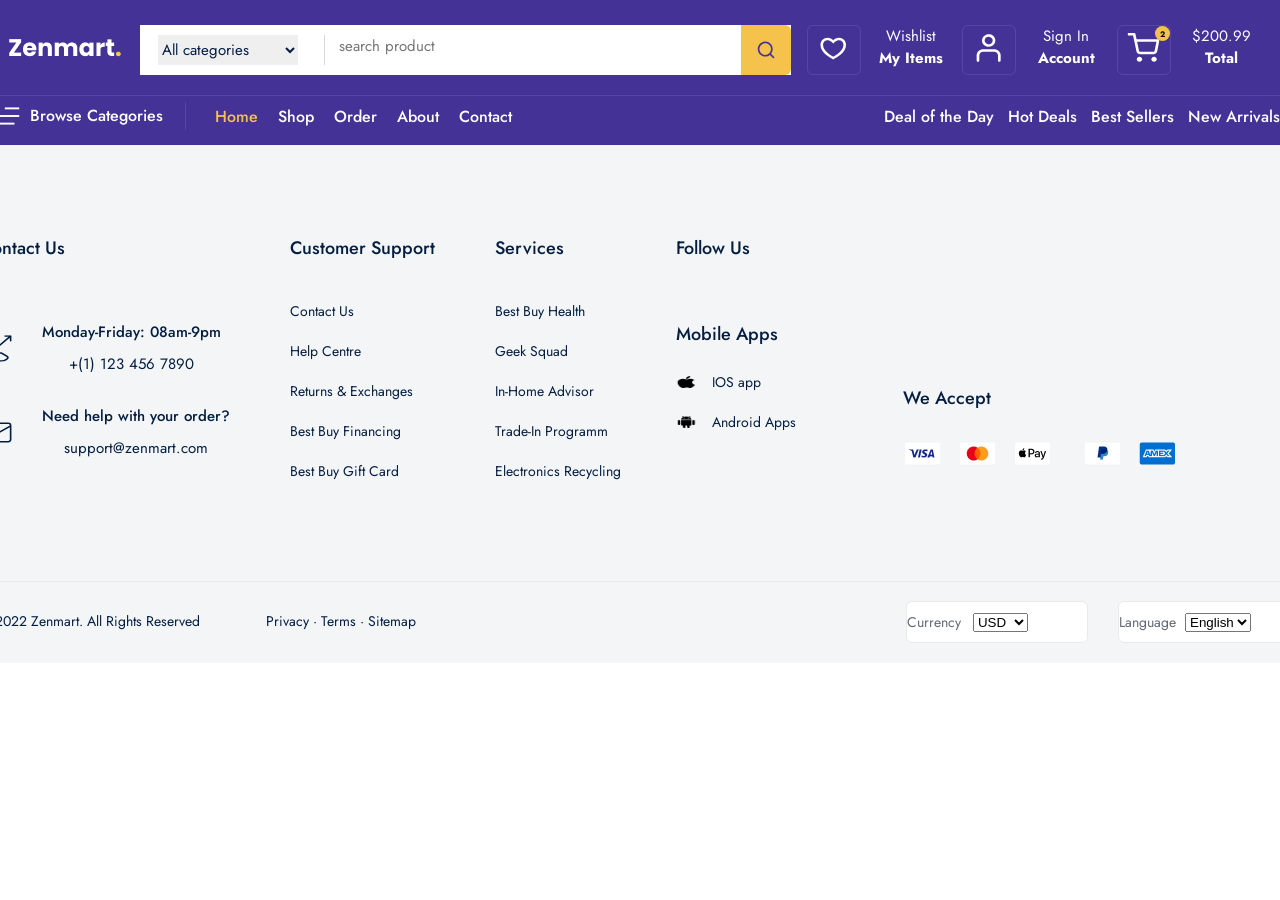
==== product/allprodoct.html @ bf3b0b8c "feat:all product section" ====
<!doctype html>
<html lang="en">
  <head>
    <meta charset="UTF-8" />
    <meta name="viewport" content="width=device-width, initial-scale=1.0" />
    <link rel="preconnect" href="https://fonts.googleapis.com" />
    <link rel="preconnect" href="https://fonts.gstatic.com" crossorigin />
    <link
      href="https://fonts.googleapis.com/css2?family=Jost:ital,wght@0,100..900;1,100..900&display=swap"
      rel="stylesheet"
    />
    <link rel="stylesheet" href="/public/css/command.css" />
    <link rel="stylesheet" href="../public/css/allproduct.css" />

    <link
      rel="stylesheet"
      href="https://cdnjs.cloudflare.com/ajax/libs/font-awesome/7.0.1/css/all.min.css"
      integrity="sha512-2SwdPD6INVrV/lHTZbO2nodKhrnDdJK9/kg2XD1r9uGqPo1cUbujc+IYdlYdEErWNu69gVcYgdxlmVmzTWnetw=="
      crossorigin="anonymous"
      referrerpolicy="no-referrer"
    />
    <title>Zenmart</title>
  </head>
  <body>
    <div class="navbar_frame">
      <div class="container">
        <div class="navbar_top">
          <a href="index.html">
            <img src="../public/images/icons/logo.png" alt="logo" />
          </a>
          <div class="nav_search_frame">
            <div class="search_box">
              <div class="category_list">
                <select name="all categories" id="all">
                  <option value="all" selected>All categories</option>
                  <option value="computer">computer</option>
                  <option value="phone">phone</option>
                  <option value="headset">headset</option>
                </select>
              </div>
              <input
                type="search"
                name="search"
                id="search"
                placeholder="search product"
              />
            </div>
            <div class="search_icon_box">
              <img src="../public/images/icons/search.svg" alt="" />
            </div>
          </div>
          <div class="navbar_top_menu">
            <div class="top_menu_box">
              <div class="box_icon_box">
                <a href="/order/cart.html"
                  ><img src="../public/images/icons/heart.svg" alt="icon"
                /></a>
              </div>
              <div class="box_info_box">
                <span>Wishlist</span>
                <strong>My Items</strong>
              </div>
            </div>
            <div class="top_menu_box">
              <div class="box_icon_box">
                <a href="../other/login.html"
                  ><img src="/public/images/icons/profile.svg" alt="icon"
                /></a>
              </div>
              <div class="box_info_box">
                <span>Sign In</span>
                <strong>Account</strong>
              </div>
            </div>
            <div class="top_menu_box">
              <div class="box_icon_box">
                <div class="basket_count">2</div>
                <a href="order/cart.html"
                  ><img
                    src="../public/images/icons/shopping-cart.svg"
                    alt="icon"
                /></a>
              </div>
              <div class="box_info_box">
                <span>$200.99</span>
                <strong>Total</strong>
              </div>
            </div>
          </div>
          <div class="navbar_bott"></div>
        </div>
        <div class="navbar_bott">
          <div class="navbar_bott_menu_box">
            <div class="browse_box">
              <img src="../public/images/icons/browse.svg" alt="" />
              <span>Browse Categories</span>
            </div>
            <div class="navbar_route_menu">
              <a href="index.html" class="title">Home</a>
              <a href="../product/allprodoct.html">Shop</a>
              <a href="../order/cart.html">Order</a>
              <a href="../other/about.html">About</a>
              <a href="../other/contact.html">Contact</a>
            </div>
            <div class="sorting_menu">
              <span>Deal of the Day</span>
              <span>Hot Deals</span>
              <span> Best Sellers</span>
              <span>New Arrivals</span>
            </div>
          </div>
        </div>
      </div>
    </div>

    <div class="footer_frame">
      <div class="container">
        <div class="footer_top">
          <div class="footer_contact">
            <span class="footer_title"> Contact Us</span>
            <div class="footer_contact_main">
              <img src="../public/images/icons/phone-call.svg" alt="" />
              <div>
                <strong> Monday-Friday: 08am-9pm </strong>
                <span>+(1) 123 456 7890</span>
              </div>
            </div>
            <div class="footer_contact_main">
              <img src="../public/images/icons/email.svg" alt="" />
              <div>
                <strong> Need help with your order? </strong>
                <span>support@zenmart.com</span>
              </div>
            </div>
          </div>

          <div class="footer_support">
            <span class="footer_title">Customer Support</span>
            <a href="">Contact Us</a>
            <a href="">Help Centre</a>
            <a href=""> Returns & Exchanges</a>
            <a href="">Best Buy Financing</a>
            <a href="">Best Buy Gift Card</a>
          </div>
          <div class="footer_support">
            <span class="footer_title">Services</span>
            <a href="">best buy health</a>
            <a href="">geek squad</a>
            <a href=""> in-home advisor</a>
            <a href="">trade-in programm</a>
            <a href="">electronics recycling</a>
          </div>

          <div class="footer_media_box">
            <div class="footer_media_main">
              <span class="footer_title"> Follow Us</span>
              <div class="media_box">
                <i class="fa-brands fa-facebook-f"></i>
                <i class="fa-brands fa-twitter"></i>
                <i class="fa-brands fa-instagram"></i>
                <i class="fa-brands fa-linkedin-in"></i>
              </div>
            </div>
            <div class="footer_mobile_media">
              <span class="footer_title">Mobile Apps</span>
              <div class="mobile_media">
                <img src="../public/images/icons/apple_icon.png" alt="" />
                <span>IOS app</span>
              </div>
              <div class="mobile_media">
                <img src="../public/images/icons/android_icon.png" alt="" />
                <span>Android Apps</span>
              </div>
            </div>
          </div>
          <div class="footer_cart_media">
            <span class="footer_title">We Accept</span>
            <div class="cart_box">
              <img src="../public/images/icons/visa.png" alt="" />
              <img src="../public/images/icons/master_card.png" alt="" />
              <img src="../public/images/icons/apple_pay.png" alt="" />
              <img src="public/images/icons/dicvover.png" alt="" />
              <img src="../public/images/icons/paypal.png" alt="" />
              <img src="../public/images/icons/amex.png" alt="" />
            </div>
          </div>
        </div>

        <div class="footer_bottom">
          <div class="footer_main">
            <div class="footer-left">
              <span>© 2022 Zenmart. All Rights Reserved</span>
              <span>Privacy · Terms · Sitemap</span>
            </div>
            <div class="footer-right">
              <div class="select">
                <span>Currency</span>
                <select name="" id="">
                  <option value="" selected>USD</option>
                  <option value="">UZS</option>
                  <option value="">WON</option>
                </select>
              </div>
              <div class="select">
                <span>Language</span>
                <select name="" id="">
                  <option value="" selected>English</option>
                  <option value="">Uzbek</option>
                  <option value="">Korean</option>
                </select>
              </div>
            </div>
          </div>
        </div>
      </div>
    </div>
  </body>
</html>
---- public/css/command.css ----
html,
body {
  margin: 0 auto;
  padding: 0;
}

a {
  text-decoration: none;
}

.container {
  position: relative;
  width: 1320px;
  height: auto;
  display: flex;
  justify-content: center;
}

.navbar_frame {
  position: relative;
  width: 100%;
  height: 145px;
  display: flex;
  flex-direction: row;
  justify-content: center;
  background: rgba(68, 50, 151, 1);
}

.navbar_frame .container {
  position: relative;
  width: 1320px;
  height: auto;
  display: flex;
  padding: 20px 0 14px;
  flex-direction: column;
}

.navbar_frame .container .navbar_top {
  width: 100%;
  height: 50px;
  display: flex;
  flex-direction: row;
  justify-content: space-around;
  align-items: center;
}

.navbar_frame .navbar_top .nav_search_frame {
  width: 651px;
  height: 50px;
  background-color: rgba(255, 255, 255, 1);
  display: flex;
  flex-direction: row;
  align-items: center;
  justify-content: space-around;
}

.navbar_frame .nav_search_frame .search_box {
  display: flex;
  flex-direction: row;
  padding: 10px 17px;
}
.navbar_frame .search_box .category_list {
  width: 166px;
  height: 30px;
  color: rgba(4, 30, 66, 1);

  border-right: solid 1px rgba(214, 214, 214, 1);
}
.navbar_frame .category_list select {
  border: none;
  width: 140px;
  height: 30px;
  color: rgba(4, 30, 66, 1);

  font-family: Jost;
  font-style: Regular;
  font-size: 15px;
  font-weight: 400;

  outline: none;
}
.navbar_frame .search_box input {
  /* Search products… */

  width: 387px;
  height: 22px;
  margin-left: 12px;
  color: rgba(98, 105, 116, 1);
  border: none;
  outline: none;
  font-family: Jost;
  font-style: Regular;
  font-size: 15px;
  font-weight: 400;
  border-radius: 6px;
  background: rgba(255, 255, 255, 1);
}

.navbar_frame .nav_search_frame .search_icon_box {
  width: 50px;
  height: 50px;
  border-radius: 0px 6px 6px 0px;
  background: rgba(245, 195, 75, 1);
  display: flex;
  justify-content: center;
  flex-direction: row;
  align-items: center;
}
.navbar_frame .navbar_top_menu {
  width: 450px;
  height: 50px;
  display: flex;
  flex-direction: row;
  justify-content: space-between;
}
.navbar_top_menu .top_menu_box {
  width: 140px;
  height: 50px;
  display: flex;
  flex-direction: row;
}
.navbar_frame .top_menu_box .box_icon_box {
  position: relative;
  display: flex;
  justify-content: center;
  align-items: center;

  width: 54px;
  height: 50px;
  box-sizing: border-box;
  border: 1px solid rgba(255, 255, 255, 0.1);
  border-radius: 6px;
}
.navbar_frame .box_icon_box img {
  width: 35px;
  height: 30px;
}
.navbar_frame .top_menu_box .box_info_box {
  width: 69px;
  height: 43px;
  margin-left: 16px;
  display: flex;
  flex-direction: column;
  justify-content: center;
  align-items: center;
  color: rgba(255, 255, 255, 1);

  font-family: Jost;
  font-style: Regular;
  font-size: 15px;
  font-weight: 400;
  line-height: 22px;
  letter-spacing: 0%;
  text-align: left;
}
.navbar_frame .box_icon_box .basket_count {
  top: 0%;
  right: 0%;
  position: absolute;
  width: 15px;
  height: 15px;
  border-radius: 50%;
  background-color: rgba(245, 195, 75, 1);
  font-family: jost;
  font-style: Bold;
  font-size: 8px;
  font-weight: 700;
  text-align: left;
  display: flex;
  justify-content: center;
  align-items: center;
}

.navbar_frame .navbar_bott {
  border-top: solid 1px #5747a2;
  margin-top: 20px;
}
.navbar_frame .navbar_bott .navbar_bott_menu_box {
  margin-top: 10px;
  height: 20px;
  display: flex;
  flex-direction: row;
  align-items: center;
  justify-content: space-between;
}
.navbar_frame .navbar_bott_menu_box .browse_box {
  width: 185px;
  display: flex;
  flex-direction: row;
  align-items: center;
  border-right: solid 1px #5747a2;
}
.navbar_frame .browse_box span {
  width: 133px;
  height: 28px;
  color: rgba(255, 255, 255, 1);
  padding-left: 10px;
  font-family: Jost;
  font-style: Medium;
  font-size: 16px;
  font-weight: 500;
  line-height: 28px;
  letter-spacing: 0%;
  text-align: left;
}
.navbar_frame .browse_box img {
  width: 20px;
  height: 18px;
}

.navbar_frame .navbar_bott .navbar_route_menu {
  display: flex;
  flex-direction: row;
  width: 650px;
}
.navbar_frame .navbar_route_menu a {
  padding-left: 10px;
  margin-right: 10px;
  font-family: Jost;
  font-style: Medium;
  font-size: 16px;
  font-weight: 500;

  text-align: left;
  color: white;
}
.navbar_frame .navbar_route_menu a.title {
  color: rgba(245, 195, 75, 1);
}
.navbar_frame .navbar_bott .sorting_menu span {
  color: rgba(255, 255, 255, 1);
  margin-left: 10px;
  font-family: Jost;
  font-style: Medium;
  font-size: 16px;
  font-weight: 500;
}
/* FOOTER */
.footer_frame {
  position: relative;
  width: 100%;
  height: auto;
  display: flex;
  flex-direction: row;
  justify-content: center;
  background: rgba(243, 245, 246, 1);
  padding: 90px 0 20px;
}

.footer_frame .container {
  flex-direction: column;
}
.footer_title {
  /* Contact Us */
  margin-bottom: 30px;
  height: 26px;
  color: rgba(4, 30, 66, 1);

  font-family: Jost;
  font-style: Medium;
  font-size: 18px;
  font-weight: 500;
  line-height: 26px;
  letter-spacing: 0%;
  text-align: left;
}

.container .footer_top {
  width: 100%;
  height: auto;
  display: flex;
  flex-direction: row;
}

.footer_contact {
  display: flex;
  position: relative;
  flex-direction: column;
}

.footer_contact .footer_contact_main {
  display: flex;
  flex-direction: row;
  align-items: center;
  margin-top: 30px;
}

.footer_contact_main div {
  display: flex;
  flex-direction: column;
  margin-left: 30px;
  justify-content: center;
  align-items: center;
}
.footer_contact_main div strong {
  color: rgba(4, 30, 66, 1);

  font-family: Jost;
  font-style: Medium;
  font-size: 15px;
  font-weight: 500;
  line-height: 22px;
  letter-spacing: 0%;
  text-align: left;
}
.footer_contact_main div span {
  color: rgba(4, 30, 66, 1);
  margin-top: 10px;
  font-family: Jost;
  font-style: Regular;
  font-size: 15px;
  font-weight: 400;
  line-height: 22px;
  letter-spacing: 0%;
  text-align: left;
}
.footer_contact_main img {
  /* Vector */
  width: 32px;
  height: 27px;
  justify-content: center;
  align-items: center;
}
.footer_support {
  display: flex;
  flex-direction: column;
  margin-left: 60px;
}
.footer_support a {
  color: rgba(4, 30, 66, 1);
  text-transform: capitalize;
  font-family: Jost;
  font-style: Regular;
  font-size: 14px;
  font-weight: 400;
  line-height: 40px;
  letter-spacing: 0%;
  text-align: left;
}
.footer_media_box {
  margin-left: 55px;
  display: flex;
  flex-direction: column;
}

.footer_media_box .footer_media_main {
  display: flex;
  flex-direction: column;
}
.footer_media_box .footer_media_main .media_box {
  width: 154px;
  display: flex;
  flex-direction: row;
  justify-content: space-between;
}

.footer_mobile_media {
  margin-top: 30px;
  display: flex;
  flex-direction: column;
}
.footer_mobile_media .mobile_media {
  display: flex;
  flex-direction: row;
  align-items: center;
}
.mobile_media span {
  margin-left: 15px;
  color: rgba(4, 30, 66, 1);

  font-family: Jost;
  font-style: Regular;
  font-size: 14px;
  font-weight: 400;
  line-height: 40px;
  letter-spacing: 0%;
  text-align: left;
}
.mobile_media img {
  width: 20.74px;
  height: 12.26px;
}
.footer_mobile_media .footer_title {
  margin-bottom: 15px;
}
.footer_cart_media {
  margin-top: 150px;
  margin-left: 73px;
  display: flex;
  flex-direction: column;
}
.footer_cart_media .cart_box {
  width: 273px;

  display: flex;
  flex-direction: row;
  justify-content: space-between;
}

.container .footer_bottom {
  margin-top: 90px;
  width: 100%;
  height: 61px;
  display: flex;
  flex-direction: row;
  align-items: flex-end;
  border-top: 1px solid #eaeaea;
}

.footer_bottom .footer_main {
  width: 100%;
  height: auto;
  display: flex;
  flex-direction: row;
}

.footer_main .footer-left {
  width: 940px;
  height: auto;
  display: flex;
  flex-direction: row;
}

.footer_main .footer-left span {
  color: rgba(4, 30, 66, 1);

  font-family: Jost;
  font-style: Regular;
  font-size: 14px;
  font-weight: 400;
  line-height: 40px;
  letter-spacing: 0%;
  text-align: left;
  margin-right: 66px;
}
.footer_main .footer-right {
  width: 400px;
  height: auto;

  display: flex;
  flex-direction: row;
  justify-content: space-between;
}
.footer-right .select {
  width: 180px;
  height: 40px;
  display: flex;
  flex-direction: row;
  align-items: center;
  background: #fff;
  border: 1px solid #eaeaea;
  border-radius: 6px;
}
.footer-right .select span {
  color: rgba(98, 105, 116, 1);
  width: 54px;
  height: 18px;
  display: flex;
  flex-direction: row;
  align-items: center;
  margin-right: 12px;
  font-family: Jost;
  font-style: Regular;
  font-size: 14px;
  font-weight: 400;
  line-height: 40px;
  letter-spacing: 0%;
  text-align: left;
}
.footer-right .select option {
  width: 33.67px;
  height: 40px;
  color: rgb(78, 110, 156);
  font-family: Jost;
  font-style: Regular;
  font-size: 14px;
  font-weight: 400;
  line-height: 40px;
  letter-spacing: 0%;
  text-align: left;
}
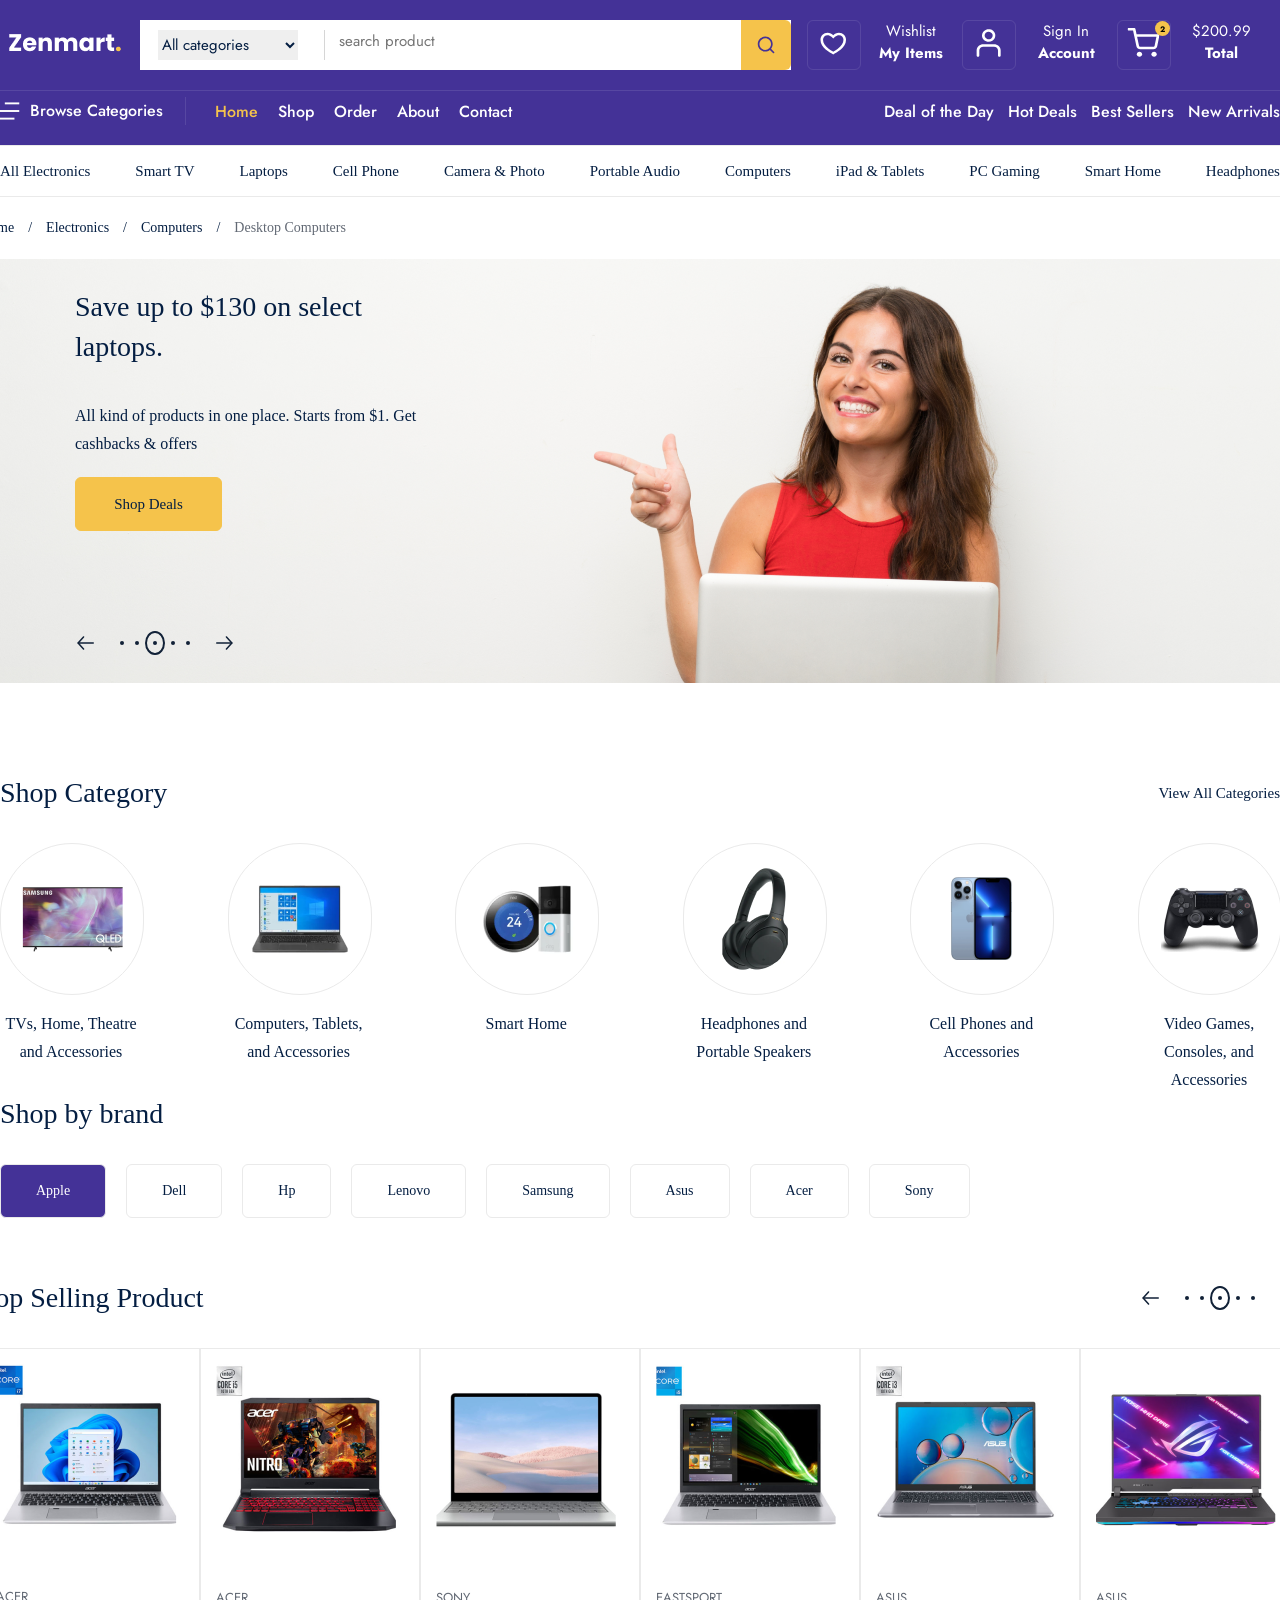
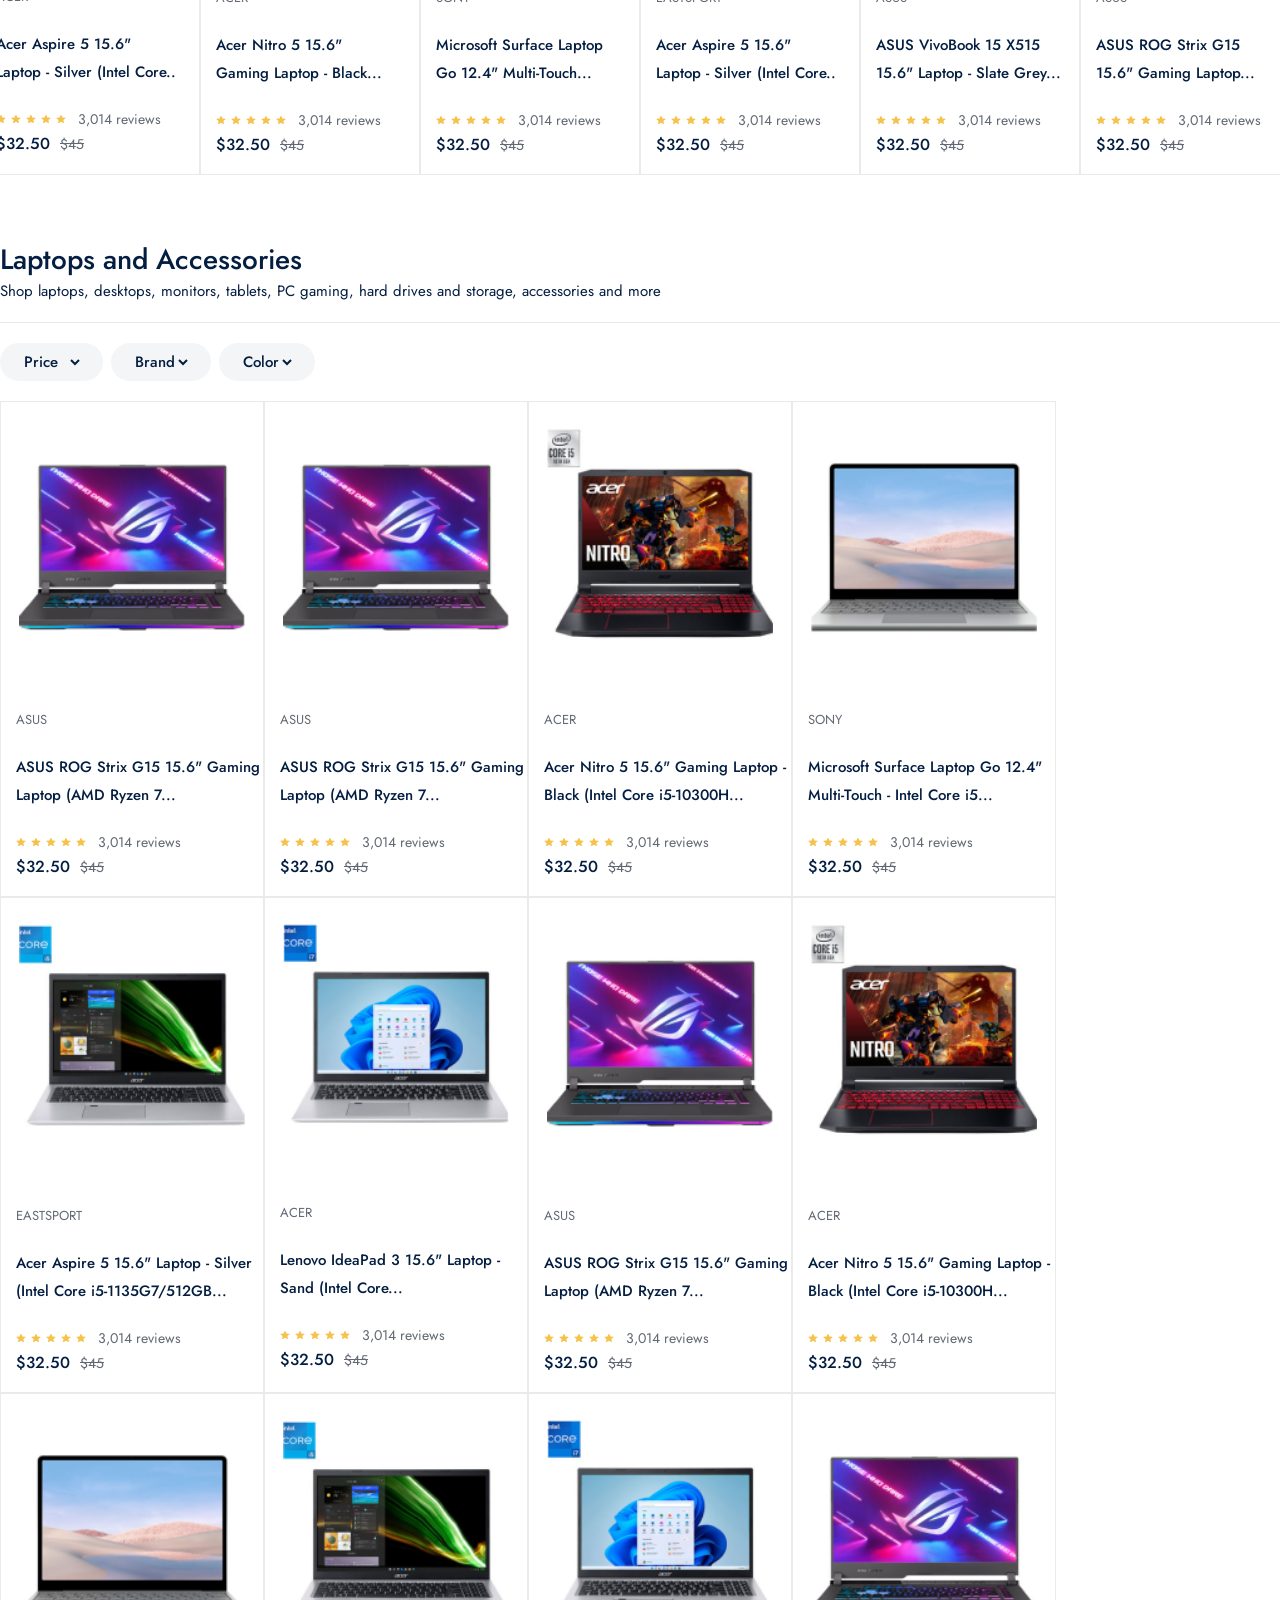
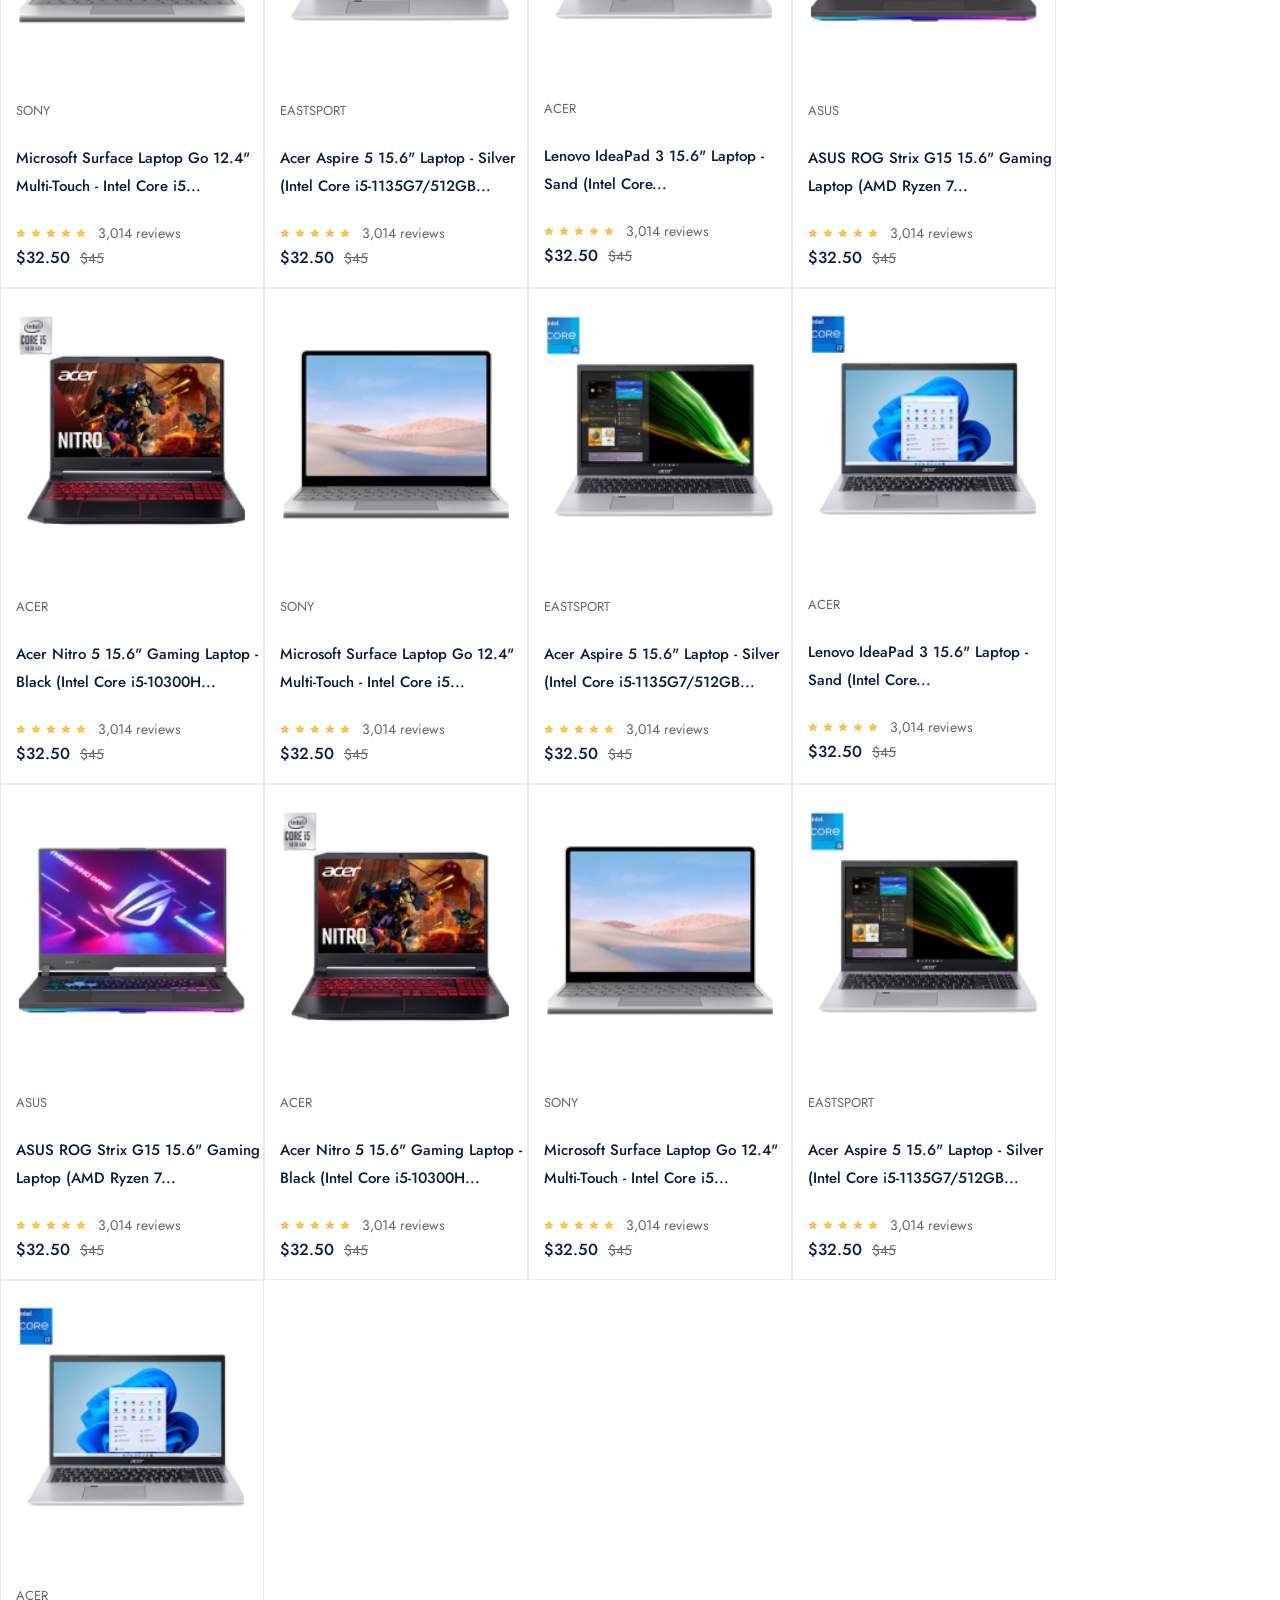
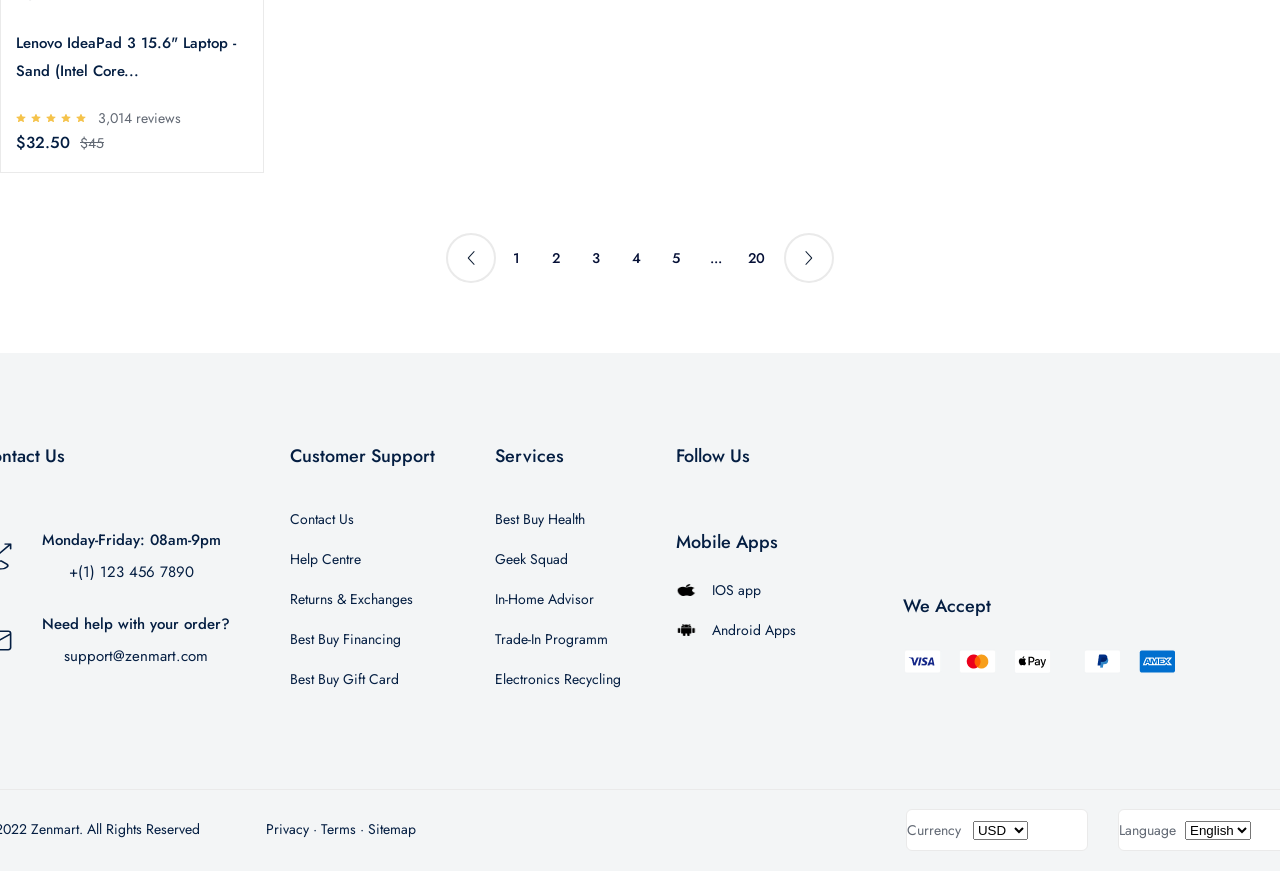
==== commit 315d488b: "feat:product complete" ====
--- a/product/allprodoct.html
+++ b/product/allprodoct.html
@@ -112,7 +112,1154 @@
         </div>
       </div>
     </div>
-
+    <!-- SHOP FRAME -->
+    <div class="shop_page">
+      <div class="category_top_frame">
+        <div class="container">
+          <div>All Electronics</div>
+          <div>Smart TV</div>
+          <div>Laptops</div>
+          <div>Cell Phone</div>
+          <div>Camera & Photo</div>
+          <div>Portable Audio</div>
+          <div>Computers</div>
+          <div>iPad & Tablets</div>
+          <div>PC Gaming</div>
+          <div>Smart Home</div>
+          <div>Headphones</div>
+        </div>
+      </div>
+      <div class="page_router">
+        <span>Home</span>
+        <span class="drop">/</span>
+        <span>Electronics</span>
+        <span class="drop">/</span>
+        <span>Computers</span>
+        <span class="drop">/</span>
+        <span class="active">Desktop Computers</span>
+      </div>
+      <div class="header_frame">
+        <div class="container">
+          <div class="header_content">
+            <span>Save up to $130 on select laptops.</span>
+            <p>
+              All kind of products in one place. Starts from $1. Get cashbacks &
+              offers
+            </p>
+            <a href="">Shop Deals</a>
+            <div class="product_pagination_box">
+              <div class="product_pagination_main">
+                <img src="../public/images/icons/arrow-prev_next.svg" alt="" />
+                <div class="pagination_dot">
+                  <div class="dot">
+                    <div></div>
+                  </div>
+                  <div class="dot">
+                    <div></div>
+                  </div>
+                  <div class="dot active">
+                    <div></div>
+                  </div>
+                  <div class="dot">
+                    <div></div>
+                  </div>
+                  <div class="dot">
+                    <div></div>
+                  </div>
+                </div>
+                <img
+                  src="../public/images/icons/arrow-prev_next.svg"
+                  alt=""
+                  style="transform: scaleX(-1)"
+                />
+              </div>
+            </div>
+          </div>
+        </div>
+      </div>
+      <div class="shop_category_frame">
+        <div class="container">
+          <div class="category_top">
+            <span>Shop Category</span>
+            <a href="../product/all.html">View All Categories</a>
+          </div>
+          <div class="category_wrapper">
+            <div class="category_box">
+              <div class="category_img_box">
+                <img src="../public/images/category/tv.png" alt="" />
+              </div>
+              <span>TVs, Home, Theatre and Accessories</span>
+            </div>
+            <div class="category_box">
+              <div class="category_img_box">
+                <img src="../public/images/category/computer.png" alt="" />
+              </div>
+              <span>Computers, Tablets, and Accessories</span>
+            </div>
+            <div class="category_box">
+              <div class="category_img_box">
+                <img src="../public/images/category/smart.png" alt="" />
+              </div>
+              <span>Smart Home</span>
+            </div>
+            <div class="category_box">
+              <div class="category_img_box">
+                <img src="../public/images/category/headphone.png" alt="" />
+              </div>
+              <span>Headphones and Portable Speakers</span>
+            </div>
+            <div class="category_box">
+              <div class="category_img_box">
+                <img src="../public/images/category/phone.png" alt="" />
+              </div>
+              <span>Cell Phones and Accessories</span>
+            </div>
+            <div class="category_box">
+              <div class="category_img_box">
+                <img src="../public/images/category/game.png" alt="" />
+              </div>
+              <span>Video Games, Consoles, and Accessories</span>
+            </div>
+          </div>
+        </div>
+      </div>
+      <div class="brands_frame">
+        <div class="container">
+          <span class="spec_title">Shop by brand</span>
+          <div class="brands_wrapper">
+            <div class="brand_box active">Apple</div>
+            <div class="brand_box">Dell</div>
+            <div class="brand_box">Hp</div>
+            <div class="brand_box">Lenovo</div>
+            <div class="brand_box">Samsung</div>
+            <div class="brand_box">Asus</div>
+            <div class="brand_box">Acer</div>
+            <div class="brand_box">Sony</div>
+          </div>
+        </div>
+      </div>
+      <div class="selling_product_frame">
+        <div class="container">
+          <div class="category_top">
+            <span>Top Selling Product</span>
+            <div class="product_pagination_box" style="margin-top: 0px">
+              <div class="product_pagination_main">
+                <img src="../public/images/icons/arrow-prev_next.svg" alt="" />
+                <div class="pagination_dot">
+                  <div class="dot">
+                    <div></div>
+                  </div>
+                  <div class="dot">
+                    <div></div>
+                  </div>
+                  <div class="dot active">
+                    <div></div>
+                  </div>
+                  <div class="dot">
+                    <div></div>
+                  </div>
+                  <div class="dot">
+                    <div></div>
+                  </div>
+                </div>
+                <img
+                  src="../public/images/icons/arrow-prev_next.svg"
+                  alt=""
+                  style="transform: scaleX(-1)"
+                />
+              </div>
+            </div>
+          </div>
+          <div class="selling_product_wrapper">
+            <div class="product_info">
+              <a href="../product/choosenProduct.html">
+                <img
+                  src="../public/images/products/acer_laptop.png"
+                  alt=""
+                  style="padding: 15px; box-sizing: border-box"
+                />
+              </a>
+              <div class="product_text">
+                <p class="product_title">ACER</p>
+                <a href="../product/choosenProduct.html">
+                  <p class="product_name">
+                    Acer Aspire 5 15.6" <br />Laptop - Silver (Intel Core..
+                  </p>
+                </a>
+
+                <div class="review_box">
+                  <img src="../public/images/icons/review.svg" alt="" />
+                  <img src="../public/images/icons/review.svg" alt="" />
+                  <img src="../public/images/icons/review.svg" alt="" />
+                  <img src="../public/images/icons/review.svg" alt="" />
+                  <img src="../public/images/icons/review.svg" alt="" />
+                  <p>3,014 reviews</p>
+                </div>
+                <div class="price_box">
+                  <strong>$32.50</strong>
+                  <p>$45</p>
+                </div>
+              </div>
+            </div>
+            <div class="product_info">
+              <a href="../product/choosenProduct.html">
+                <img
+                  src="../public/images/products/nitro_laptop.png"
+                  alt=""
+                  style="padding: 15px; box-sizing: border-box"
+                />
+              </a>
+              <div class="product_text">
+                <p class="product_title">ACER</p>
+                <a href="../product/choosenProduct.html">
+                  <p class="product_name">
+                    Acer Nitro 5 15.6" <br />
+                    Gaming Laptop - Black...
+                  </p>
+                </a>
+
+                <div class="review_box">
+                  <img src="../public/images/icons/review.svg" alt="" />
+                  <img src="../public/images/icons/review.svg" alt="" />
+                  <img src="../public/images/icons/review.svg" alt="" />
+                  <img src="../public/images/icons/review.svg" alt="" />
+                  <img src="../public/images/icons/review.svg" alt="" />
+                  <p>3,014 reviews</p>
+                </div>
+                <div class="price_box">
+                  <strong>$32.50</strong>
+                  <p>$45</p>
+                </div>
+              </div>
+            </div>
+            <div class="product_info">
+              <a href="../product/choosenProduct.html">
+                <img
+                  src="../public/images/products/sony_laptop.png"
+                  alt=""
+                  style="padding: 15px; box-sizing: border-box"
+                />
+              </a>
+              <div class="product_text">
+                <p class="product_title">SONY</p>
+                <a href="../product/choosenProduct.html">
+                  <p class="product_name">
+                    Microsoft Surface Laptop <br />
+                    Go 12.4" Multi-Touch...
+                  </p>
+                </a>
+
+                <div class="review_box">
+                  <img src="../public/images/icons/review.svg" alt="" />
+                  <img src="../public/images/icons/review.svg" alt="" />
+                  <img src="../public/images/icons/review.svg" alt="" />
+                  <img src="../public/images/icons/review.svg" alt="" />
+                  <img src="../public/images/icons/review.svg" alt="" />
+                  <p>3,014 reviews</p>
+                </div>
+                <div class="price_box">
+                  <strong>$32.50</strong>
+                  <p>$45</p>
+                </div>
+              </div>
+            </div>
+            <div class="product_info">
+              <a href="../product/choosenProduct.html">
+                <img
+                  src="../public/images/products/acer_silver.png"
+                  alt=""
+                  style="padding: 15px; box-sizing: border-box"
+                />
+              </a>
+              <div class="product_text">
+                <p class="product_title">EASTSPORT</p>
+                <a href="../product/choosenProduct.html">
+                  <p class="product_name">
+                    Acer Aspire 5 15.6" <br />Laptop - Silver (Intel Core..
+                  </p>
+                </a>
+
+                <div class="review_box">
+                  <img src="../public/images/icons/review.svg" alt="" />
+                  <img src="../public/images/icons/review.svg" alt="" />
+                  <img src="../public/images/icons/review.svg" alt="" />
+                  <img src="../public/images/icons/review.svg" alt="" />
+                  <img src="../public/images/icons/review.svg" alt="" />
+                  <p>3,014 reviews</p>
+                </div>
+                <div class="price_box">
+                  <strong>$32.50</strong>
+                  <p>$45</p>
+                </div>
+              </div>
+            </div>
+            <div class="product_info">
+              <a href="../product/choosenProduct.html">
+                <img
+                  src="../public/images/products/asus_laptop.png"
+                  alt=""
+                  style="padding: 15px; box-sizing: border-box"
+                />
+              </a>
+              <div class="product_text">
+                <p class="product_title">ASUS</p>
+                <a href="../product/choosenProduct.html">
+                  <p class="product_name">
+                    ASUS VivoBook 15 X515 15.6" Laptop - Slate Grey...
+                  </p>
+                </a>
+
+                <div class="review_box">
+                  <img src="../public/images/icons/review.svg" alt="" />
+                  <img src="../public/images/icons/review.svg" alt="" />
+                  <img src="../public/images/icons/review.svg" alt="" />
+                  <img src="../public/images/icons/review.svg" alt="" />
+                  <img src="../public/images/icons/review.svg" alt="" />
+                  <p>3,014 reviews</p>
+                </div>
+                <div class="price_box">
+                  <strong>$32.50</strong>
+                  <p>$45</p>
+                </div>
+              </div>
+            </div>
+            <div class="product_info">
+              <a href="../product/choosenProduct.html">
+                <img
+                  src="../public/images/products/rolex_laptop.png"
+                  alt=""
+                  style="padding: 15px; box-sizing: border-box"
+                />
+              </a>
+              <div class="product_text">
+                <p class="product_title">ASUS</p>
+                <a href="../product/choosenProduct.html">
+                  <p class="product_name">
+                    ASUS ROG Strix G15 <br />
+                    15.6" Gaming Laptop...
+                  </p>
+                </a>
+
+                <div class="review_box">
+                  <img src="../public/images/icons/review.svg" alt="" />
+                  <img src="../public/images/icons/review.svg" alt="" />
+                  <img src="../public/images/icons/review.svg" alt="" />
+                  <img src="../public/images/icons/review.svg" alt="" />
+                  <img src="../public/images/icons/review.svg" alt="" />
+                  <p>3,014 reviews</p>
+                </div>
+                <div class="price_box">
+                  <strong>$32.50</strong>
+                  <p>$45</p>
+                </div>
+              </div>
+            </div>
+          </div>
+        </div>
+      </div>
+      <div class="laptops_accessories_frame">
+        <div class="container">
+          <div class="laptops_accessories_title">
+            <strong>Laptops and Accessories</strong>
+            <span
+              >Shop laptops, desktops, monitors, tablets, PC gaming, hard drives
+              and storage, accessories and more</span
+            >
+          </div>
+          <div class="select_boxes">
+            <div class="select_box">
+              <select name="" id="">
+                <option value="" selected disabled>Price</option>
+                <option value="">$1000</option>
+                <option value="">$500</option>
+              </select>
+            </div>
+            <div class="select_box">
+              <select name="" id="">
+                <option value="" selected disabled>Brand</option>
+                <option value="">Sony</option>
+                <option value="">Apple</option>
+              </select>
+            </div>
+            <div class="select_box">
+              <select name="" id="">
+                <option value="" selected disabled>Color</option>
+                <option value="">Black</option>
+                <option value="">Gray</option>
+              </select>
+            </div>
+          </div>
+          <div class="laptop_product_boxes">
+            <div class="product_info">
+              <a href="../product/choosenProduct.html">
+                <img
+                  src="../public/images/products/rolex_laptop.png"
+                  alt=""
+                  style="
+                    width: 100%;
+                    padding: 25px 18px;
+                    box-sizing: border-box;
+                  "
+                />
+              </a>
+              <div class="product_text" style="margin-left: 18px 18px 0 0">
+                <p class="product_title">ASUS</p>
+                <a href="../product/choosenProduct.html">
+                  <p class="product_name">
+                    ASUS ROG Strix G15 15.6" Gaming Laptop (AMD Ryzen 7...
+                  </p>
+                </a>
+
+                <div class="review_box">
+                  <img src="../public/images/icons/review.svg" alt="" />
+                  <img src="../public/images/icons/review.svg" alt="" />
+                  <img src="../public/images/icons/review.svg" alt="" />
+                  <img src="../public/images/icons/review.svg" alt="" />
+                  <img src="../public/images/icons/review.svg" alt="" />
+                  <p>3,014 reviews</p>
+                </div>
+                <div class="price_box">
+                  <strong>$32.50</strong>
+                  <p>$45</p>
+                </div>
+              </div>
+            </div>
+            <!-- TEST -->
+
+            <div class="product_info">
+              <a href="../product/choosenProduct.html">
+                <img
+                  src="../public/images/products/rolex_laptop.png"
+                  alt=""
+                  style="
+                    width: 100%;
+                    padding: 25px 18px;
+                    box-sizing: border-box;
+                  "
+                />
+              </a>
+              <div class="product_text" style="margin-left: 18px 18px 0 0">
+                <p class="product_title">ASUS</p>
+                <a href="../product/choosenProduct.html">
+                  <p class="product_name">
+                    ASUS ROG Strix G15 15.6" Gaming Laptop (AMD Ryzen 7...
+                  </p>
+                </a>
+
+                <div class="review_box">
+                  <img src="../public/images/icons/review.svg" alt="" />
+                  <img src="../public/images/icons/review.svg" alt="" />
+                  <img src="../public/images/icons/review.svg" alt="" />
+                  <img src="../public/images/icons/review.svg" alt="" />
+                  <img src="../public/images/icons/review.svg" alt="" />
+                  <p>3,014 reviews</p>
+                </div>
+                <div class="price_box">
+                  <strong>$32.50</strong>
+                  <p>$45</p>
+                </div>
+              </div>
+            </div>
+
+            <!-- TEST -->
+            <div class="product_info">
+              <a href="../product/choosenProduct.html">
+                <img
+                  src="../public/images/products/nitro_laptop.png"
+                  alt=""
+                  style="
+                    width: 100%;
+                    padding: 25px 18px;
+                    box-sizing: border-box;
+                  "
+                />
+              </a>
+              <div class="product_text" style="margin-left: 18px 18px 0 0">
+                <p class="product_title">ACER</p>
+                <a href="../product/choosenProduct.html">
+                  <p class="product_name">
+                    Acer Nitro 5 15.6" Gaming Laptop - Black (Intel Core
+                    i5-10300H...
+                  </p>
+                </a>
+
+                <div class="review_box">
+                  <img src="../public/images/icons/review.svg" alt="" />
+                  <img src="../public/images/icons/review.svg" alt="" />
+                  <img src="../public/images/icons/review.svg" alt="" />
+                  <img src="../public/images/icons/review.svg" alt="" />
+                  <img src="../public/images/icons/review.svg" alt="" />
+                  <p>3,014 reviews</p>
+                </div>
+                <div class="price_box">
+                  <strong>$32.50</strong>
+                  <p>$45</p>
+                </div>
+              </div>
+            </div>
+            <div class="product_info">
+              <a href="../product/choosenProduct.html">
+                <img
+                  src="../public/images/products/sony_laptop.png"
+                  alt=""
+                  style="
+                    width: 100%;
+                    padding: 25px 18px;
+                    box-sizing: border-box;
+                  "
+                />
+              </a>
+              <div class="product_text" style="margin-left: 18px 18px 0 0">
+                <p class="product_title">SONY</p>
+                <a href="../product/choosenProduct.html">
+                  <p class="product_name">
+                    Microsoft Surface Laptop Go 12.4" Multi-Touch - Intel Core
+                    i5...
+                  </p>
+                </a>
+
+                <div class="review_box">
+                  <img src="../public/images/icons/review.svg" alt="" />
+                  <img src="../public/images/icons/review.svg" alt="" />
+                  <img src="../public/images/icons/review.svg" alt="" />
+                  <img src="../public/images/icons/review.svg" alt="" />
+                  <img src="../public/images/icons/review.svg" alt="" />
+                  <p>3,014 reviews</p>
+                </div>
+                <div class="price_box">
+                  <strong>$32.50</strong>
+                  <p>$45</p>
+                </div>
+              </div>
+            </div>
+            <div class="product_info">
+              <a href="../product/choosenProduct.html">
+                <img
+                  src="../public/images/products/acer_silver.png"
+                  alt=""
+                  style="
+                    width: 100%;
+                    padding: 25px 18px;
+                    box-sizing: border-box;
+                  "
+                />
+              </a>
+              <div class="product_text" style="margin-left: 18px 18px 0 0">
+                <p class="product_title">EASTSPORT</p>
+                <a href="../product/choosenProduct.html">
+                  <p class="product_name">
+                    Acer Aspire 5 15.6" Laptop - Silver (Intel Core
+                    i5-1135G7/512GB...
+                  </p>
+                </a>
+
+                <div class="review_box">
+                  <img src="../public/images/icons/review.svg" alt="" />
+                  <img src="../public/images/icons/review.svg" alt="" />
+                  <img src="../public/images/icons/review.svg" alt="" />
+                  <img src="../public/images/icons/review.svg" alt="" />
+                  <img src="../public/images/icons/review.svg" alt="" />
+                  <p>3,014 reviews</p>
+                </div>
+                <div class="price_box">
+                  <strong>$32.50</strong>
+                  <p>$45</p>
+                </div>
+              </div>
+            </div>
+            <div class="product_info">
+              <a href="../product/choosenProduct.html">
+                <img
+                  src="../public/images/products/acer_laptop.png"
+                  alt=""
+                  style="
+                    width: 100%;
+                    padding: 25px 18px;
+                    box-sizing: border-box;
+                  "
+                />
+              </a>
+              <div class="product_text" style="margin-left: 18px 18px 0 0">
+                <p class="product_title">ACER</p>
+                <a href="../product/choosenProduct.html">
+                  <p class="product_name">
+                    Lenovo IdeaPad 3 15.6" Laptop - Sand (Intel Core...
+                  </p>
+                </a>
+
+                <div class="review_box">
+                  <img src="../public/images/icons/review.svg" alt="" />
+                  <img src="../public/images/icons/review.svg" alt="" />
+                  <img src="../public/images/icons/review.svg" alt="" />
+                  <img src="../public/images/icons/review.svg" alt="" />
+                  <img src="../public/images/icons/review.svg" alt="" />
+                  <p>3,014 reviews</p>
+                </div>
+                <div class="price_box">
+                  <strong>$32.50</strong>
+                  <p>$45</p>
+                </div>
+              </div>
+            </div>
+            <div class="product_info">
+              <a href="../product/choosenProduct.html">
+                <img
+                  src="../public/images/products/rolex_laptop.png"
+                  alt=""
+                  style="
+                    width: 100%;
+                    padding: 25px 18px;
+                    box-sizing: border-box;
+                  "
+                />
+              </a>
+              <div class="product_text" style="margin-left: 18px 18px 0 0">
+                <p class="product_title">ASUS</p>
+                <a href="../product/choosenProduct.html">
+                  <p class="product_name">
+                    ASUS ROG Strix G15 15.6" Gaming Laptop (AMD Ryzen 7...
+                  </p>
+                </a>
+
+                <div class="review_box">
+                  <img src="../public/images/icons/review.svg" alt="" />
+                  <img src="../public/images/icons/review.svg" alt="" />
+                  <img src="../public/images/icons/review.svg" alt="" />
+                  <img src="../public/images/icons/review.svg" alt="" />
+                  <img src="../public/images/icons/review.svg" alt="" />
+                  <p>3,014 reviews</p>
+                </div>
+                <div class="price_box">
+                  <strong>$32.50</strong>
+                  <p>$45</p>
+                </div>
+              </div>
+            </div>
+            <div class="product_info">
+              <a href="../product/choosenProduct.html">
+                <img
+                  src="../public/images/products/nitro_laptop.png"
+                  alt=""
+                  style="
+                    width: 100%;
+                    padding: 25px 18px;
+                    box-sizing: border-box;
+                  "
+                />
+              </a>
+              <div class="product_text" style="margin-left: 18px 18px 0 0">
+                <p class="product_title">ACER</p>
+                <a href="../product/choosenProduct.html">
+                  <p class="product_name">
+                    Acer Nitro 5 15.6" Gaming Laptop - Black (Intel Core
+                    i5-10300H...
+                  </p>
+                </a>
+
+                <div class="review_box">
+                  <img src="../public/images/icons/review.svg" alt="" />
+                  <img src="../public/images/icons/review.svg" alt="" />
+                  <img src="../public/images/icons/review.svg" alt="" />
+                  <img src="../public/images/icons/review.svg" alt="" />
+                  <img src="../public/images/icons/review.svg" alt="" />
+                  <p>3,014 reviews</p>
+                </div>
+                <div class="price_box">
+                  <strong>$32.50</strong>
+                  <p>$45</p>
+                </div>
+              </div>
+            </div>
+            <div class="product_info">
+              <a href="../product/choosenProduct.html">
+                <img
+                  src="../public/images/products/sony_laptop.png"
+                  alt=""
+                  style="
+                    width: 100%;
+                    padding: 25px 18px;
+                    box-sizing: border-box;
+                  "
+                />
+              </a>
+              <div class="product_text" style="margin-left: 18px 18px 0 0">
+                <p class="product_title">SONY</p>
+                <a href="../product/choosenProduct.html">
+                  <p class="product_name">
+                    Microsoft Surface Laptop Go 12.4" Multi-Touch - Intel Core
+                    i5...
+                  </p>
+                </a>
+
+                <div class="review_box">
+                  <img src="../public/images/icons/review.svg" alt="" />
+                  <img src="../public/images/icons/review.svg" alt="" />
+                  <img src="../public/images/icons/review.svg" alt="" />
+                  <img src="../public/images/icons/review.svg" alt="" />
+                  <img src="../public/images/icons/review.svg" alt="" />
+                  <p>3,014 reviews</p>
+                </div>
+                <div class="price_box">
+                  <strong>$32.50</strong>
+                  <p>$45</p>
+                </div>
+              </div>
+            </div>
+            <div class="product_info">
+              <a href="../product/choosenProduct.html">
+                <img
+                  src="../public/images/products/acer_silver.png"
+                  alt=""
+                  style="
+                    width: 100%;
+                    padding: 25px 18px;
+                    box-sizing: border-box;
+                  "
+                />
+              </a>
+              <div class="product_text" style="margin-left: 18px 18px 0 0">
+                <p class="product_title">EASTSPORT</p>
+                <a href="../product/choosenProduct.html">
+                  <p class="product_name">
+                    Acer Aspire 5 15.6" Laptop - Silver (Intel Core
+                    i5-1135G7/512GB...
+                  </p>
+                </a>
+
+                <div class="review_box">
+                  <img src="../public/images/icons/review.svg" alt="" />
+                  <img src="../public/images/icons/review.svg" alt="" />
+                  <img src="../public/images/icons/review.svg" alt="" />
+                  <img src="../public/images/icons/review.svg" alt="" />
+                  <img src="../public/images/icons/review.svg" alt="" />
+                  <p>3,014 reviews</p>
+                </div>
+                <div class="price_box">
+                  <strong>$32.50</strong>
+                  <p>$45</p>
+                </div>
+              </div>
+            </div>
+            <div class="product_info">
+              <a href="../product/choosenProduct.html">
+                <img
+                  src="../public/images/products/acer_laptop.png"
+                  alt=""
+                  style="
+                    width: 100%;
+                    padding: 25px 18px;
+                    box-sizing: border-box;
+                  "
+                />
+              </a>
+              <div class="product_text" style="margin-left: 18px 18px 0 0">
+                <p class="product_title">ACER</p>
+                <a href="../product/choosenProduct.html">
+                  <p class="product_name">
+                    Lenovo IdeaPad 3 15.6" Laptop - Sand (Intel Core...
+                  </p>
+                </a>
+
+                <div class="review_box">
+                  <img src="../public/images/icons/review.svg" alt="" />
+                  <img src="../public/images/icons/review.svg" alt="" />
+                  <img src="../public/images/icons/review.svg" alt="" />
+                  <img src="../public/images/icons/review.svg" alt="" />
+                  <img src="../public/images/icons/review.svg" alt="" />
+                  <p>3,014 reviews</p>
+                </div>
+                <div class="price_box">
+                  <strong>$32.50</strong>
+                  <p>$45</p>
+                </div>
+              </div>
+            </div>
+            <div class="product_info">
+              <a href="../product/choosenProduct.html">
+                <img
+                  src="../public/images/products/rolex_laptop.png"
+                  alt=""
+                  style="
+                    width: 100%;
+                    padding: 25px 18px;
+                    box-sizing: border-box;
+                  "
+                />
+              </a>
+              <div class="product_text" style="margin-left: 18px 18px 0 0">
+                <p class="product_title">ASUS</p>
+                <a href="../product/choosenProduct.html">
+                  <p class="product_name">
+                    ASUS ROG Strix G15 15.6" Gaming Laptop (AMD Ryzen 7...
+                  </p>
+                </a>
+
+                <div class="review_box">
+                  <img src="../public/images/icons/review.svg" alt="" />
+                  <img src="../public/images/icons/review.svg" alt="" />
+                  <img src="../public/images/icons/review.svg" alt="" />
+                  <img src="../public/images/icons/review.svg" alt="" />
+                  <img src="../public/images/icons/review.svg" alt="" />
+                  <p>3,014 reviews</p>
+                </div>
+                <div class="price_box">
+                  <strong>$32.50</strong>
+                  <p>$45</p>
+                </div>
+              </div>
+            </div>
+            <div class="product_info">
+              <a href="../product/choosenProduct.html">
+                <img
+                  src="../public/images/products/nitro_laptop.png"
+                  alt=""
+                  style="
+                    width: 100%;
+                    padding: 25px 18px;
+                    box-sizing: border-box;
+                  "
+                />
+              </a>
+              <div class="product_text" style="margin-left: 18px 18px 0 0">
+                <p class="product_title">ACER</p>
+                <a href="../product/choosenProduct.html">
+                  <p class="product_name">
+                    Acer Nitro 5 15.6" Gaming Laptop - Black (Intel Core
+                    i5-10300H...
+                  </p>
+                </a>
+
+                <div class="review_box">
+                  <img src="../public/images/icons/review.svg" alt="" />
+                  <img src="../public/images/icons/review.svg" alt="" />
+                  <img src="../public/images/icons/review.svg" alt="" />
+                  <img src="../public/images/icons/review.svg" alt="" />
+                  <img src="../public/images/icons/review.svg" alt="" />
+                  <p>3,014 reviews</p>
+                </div>
+                <div class="price_box">
+                  <strong>$32.50</strong>
+                  <p>$45</p>
+                </div>
+              </div>
+            </div>
+            <div class="product_info">
+              <a href="../product/choosenProduct.html">
+                <img
+                  src="../public/images/products/sony_laptop.png"
+                  alt=""
+                  style="
+                    width: 100%;
+                    padding: 25px 18px;
+                    box-sizing: border-box;
+                  "
+                />
+              </a>
+              <div class="product_text" style="margin-left: 18px 18px 0 0">
+                <p class="product_title">SONY</p>
+                <a href="../product/choosenProduct.html">
+                  <p class="product_name">
+                    Microsoft Surface Laptop Go 12.4" Multi-Touch - Intel Core
+                    i5...
+                  </p>
+                </a>
+
+                <div class="review_box">
+                  <img src="../public/images/icons/review.svg" alt="" />
+                  <img src="../public/images/icons/review.svg" alt="" />
+                  <img src="../public/images/icons/review.svg" alt="" />
+                  <img src="../public/images/icons/review.svg" alt="" />
+                  <img src="../public/images/icons/review.svg" alt="" />
+                  <p>3,014 reviews</p>
+                </div>
+                <div class="price_box">
+                  <strong>$32.50</strong>
+                  <p>$45</p>
+                </div>
+              </div>
+            </div>
+            <div class="product_info">
+              <a href="../product/choosenProduct.html">
+                <img
+                  src="../public/images/products/acer_silver.png"
+                  alt=""
+                  style="
+                    width: 100%;
+                    padding: 25px 18px;
+                    box-sizing: border-box;
+                  "
+                />
+              </a>
+              <div class="product_text" style="margin-left: 18px 18px 0 0">
+                <p class="product_title">EASTSPORT</p>
+                <a href="../product/choosenProduct.html">
+                  <p class="product_name">
+                    Acer Aspire 5 15.6" Laptop - Silver (Intel Core
+                    i5-1135G7/512GB...
+                  </p>
+                </a>
+
+                <div class="review_box">
+                  <img src="../public/images/icons/review.svg" alt="" />
+                  <img src="../public/images/icons/review.svg" alt="" />
+                  <img src="../public/images/icons/review.svg" alt="" />
+                  <img src="../public/images/icons/review.svg" alt="" />
+                  <img src="../public/images/icons/review.svg" alt="" />
+                  <p>3,014 reviews</p>
+                </div>
+                <div class="price_box">
+                  <strong>$32.50</strong>
+                  <p>$45</p>
+                </div>
+              </div>
+            </div>
+            <div class="product_info">
+              <a href="../product/choosenProduct.html">
+                <img
+                  src="../public/images/products/acer_laptop.png"
+                  alt=""
+                  style="
+                    width: 100%;
+                    padding: 25px 18px;
+                    box-sizing: border-box;
+                  "
+                />
+              </a>
+              <div class="product_text" style="margin-left: 18px 18px 0 0">
+                <p class="product_title">ACER</p>
+                <a href="../product/choosenProduct.html">
+                  <p class="product_name">
+                    Lenovo IdeaPad 3 15.6" Laptop - Sand (Intel Core...
+                  </p>
+                </a>
+
+                <div class="review_box">
+                  <img src="../public/images/icons/review.svg" alt="" />
+                  <img src="../public/images/icons/review.svg" alt="" />
+                  <img src="../public/images/icons/review.svg" alt="" />
+                  <img src="../public/images/icons/review.svg" alt="" />
+                  <img src="../public/images/icons/review.svg" alt="" />
+                  <p>3,014 reviews</p>
+                </div>
+                <div class="price_box">
+                  <strong>$32.50</strong>
+                  <p>$45</p>
+                </div>
+              </div>
+            </div>
+            <div class="product_info">
+              <a href="../product/choosenProduct.html">
+                <img
+                  src="../public/images/products/rolex_laptop.png"
+                  alt=""
+                  style="
+                    width: 100%;
+                    padding: 25px 18px;
+                    box-sizing: border-box;
+                  "
+                />
+              </a>
+              <div class="product_text" style="margin-left: 18px 18px 0 0">
+                <p class="product_title">ASUS</p>
+                <a href="../product/choosenProduct.html">
+                  <p class="product_name">
+                    ASUS ROG Strix G15 15.6" Gaming Laptop (AMD Ryzen 7...
+                  </p>
+                </a>
+
+                <div class="review_box">
+                  <img src="../public/images/icons/review.svg" alt="" />
+                  <img src="../public/images/icons/review.svg" alt="" />
+                  <img src="../public/images/icons/review.svg" alt="" />
+                  <img src="../public/images/icons/review.svg" alt="" />
+                  <img src="../public/images/icons/review.svg" alt="" />
+                  <p>3,014 reviews</p>
+                </div>
+                <div class="price_box">
+                  <strong>$32.50</strong>
+                  <p>$45</p>
+                </div>
+              </div>
+            </div>
+            <div class="product_info">
+              <a href="../product/choosenProduct.html">
+                <img
+                  src="../public/images/products/nitro_laptop.png"
+                  alt=""
+                  style="
+                    width: 100%;
+                    padding: 25px 18px;
+                    box-sizing: border-box;
+                  "
+                />
+              </a>
+              <div class="product_text" style="margin-left: 18px 18px 0 0">
+                <p class="product_title">ACER</p>
+                <a href="../product/choosenProduct.html">
+                  <p class="product_name">
+                    Acer Nitro 5 15.6" Gaming Laptop - Black (Intel Core
+                    i5-10300H...
+                  </p>
+                </a>
+
+                <div class="review_box">
+                  <img src="../public/images/icons/review.svg" alt="" />
+                  <img src="../public/images/icons/review.svg" alt="" />
+                  <img src="../public/images/icons/review.svg" alt="" />
+                  <img src="../public/images/icons/review.svg" alt="" />
+                  <img src="../public/images/icons/review.svg" alt="" />
+                  <p>3,014 reviews</p>
+                </div>
+                <div class="price_box">
+                  <strong>$32.50</strong>
+                  <p>$45</p>
+                </div>
+              </div>
+            </div>
+            <div class="product_info">
+              <a href="../product/choosenProduct.html">
+                <img
+                  src="../public/images/products/sony_laptop.png"
+                  alt=""
+                  style="
+                    width: 100%;
+                    padding: 25px 18px;
+                    box-sizing: border-box;
+                  "
+                />
+              </a>
+              <div class="product_text" style="margin-left: 18px 18px 0 0">
+                <p class="product_title">SONY</p>
+                <a href="../product/choosenProduct.html">
+                  <p class="product_name">
+                    Microsoft Surface Laptop Go 12.4" Multi-Touch - Intel Core
+                    i5...
+                  </p>
+                </a>
+
+                <div class="review_box">
+                  <img src="../public/images/icons/review.svg" alt="" />
+                  <img src="../public/images/icons/review.svg" alt="" />
+                  <img src="../public/images/icons/review.svg" alt="" />
+                  <img src="../public/images/icons/review.svg" alt="" />
+                  <img src="../public/images/icons/review.svg" alt="" />
+                  <p>3,014 reviews</p>
+                </div>
+                <div class="price_box">
+                  <strong>$32.50</strong>
+                  <p>$45</p>
+                </div>
+              </div>
+            </div>
+            <div class="product_info">
+              <a href="../product/choosenProduct.html">
+                <img
+                  src="../public/images/products/acer_silver.png"
+                  alt=""
+                  style="
+                    width: 100%;
+                    padding: 25px 18px;
+                    box-sizing: border-box;
+                  "
+                />
+              </a>
+              <div class="product_text" style="margin-left: 18px 18px 0 0">
+                <p class="product_title">EASTSPORT</p>
+                <a href="../product/choosenProduct.html">
+                  <p class="product_name">
+                    Acer Aspire 5 15.6" Laptop - Silver (Intel Core
+                    i5-1135G7/512GB...
+                  </p>
+                </a>
+
+                <div class="review_box">
+                  <img src="../public/images/icons/review.svg" alt="" />
+                  <img src="../public/images/icons/review.svg" alt="" />
+                  <img src="../public/images/icons/review.svg" alt="" />
+                  <img src="../public/images/icons/review.svg" alt="" />
+                  <img src="../public/images/icons/review.svg" alt="" />
+                  <p>3,014 reviews</p>
+                </div>
+                <div class="price_box">
+                  <strong>$32.50</strong>
+                  <p>$45</p>
+                </div>
+              </div>
+            </div>
+            <div class="product_info">
+              <a href="../product/choosenProduct.html">
+                <img
+                  src="../public/images/products/acer_laptop.png"
+                  alt=""
+                  style="
+                    width: 100%;
+                    padding: 25px 18px;
+                    box-sizing: border-box;
+                  "
+                />
+              </a>
+              <div class="product_text" style="margin-left: 18px 18px 0 0">
+                <p class="product_title">ACER</p>
+                <a href="../product/choosenProduct.html">
+                  <p class="product_name">
+                    Lenovo IdeaPad 3 15.6" Laptop - Sand (Intel Core...
+                  </p>
+                </a>
+
+                <div class="review_box">
+                  <img src="../public/images/icons/review.svg" alt="" />
+                  <img src="../public/images/icons/review.svg" alt="" />
+                  <img src="../public/images/icons/review.svg" alt="" />
+                  <img src="../public/images/icons/review.svg" alt="" />
+                  <img src="../public/images/icons/review.svg" alt="" />
+                  <p>3,014 reviews</p>
+                </div>
+                <div class="price_box">
+                  <strong>$32.50</strong>
+                  <p>$45</p>
+                </div>
+              </div>
+            </div>
+          </div>
+        </div>
+      </div>
+      <div class="pagination_olivero_frame">
+        <div class="container">
+          <div class="next_prew_olivero">
+            <img src="../public/images/icons/next.svg" alt="" />
+          </div>
+          <div class="number_olivero">
+            <span>1</span>
+          </div>
+          <div class="number_olivero">
+            <span>2</span>
+          </div>
+          <div class="number_olivero">
+            <span>3</span>
+          </div>
+          <div class="number_olivero">
+            <span>4</span>
+          </div>
+          <div class="number_olivero">
+            <span>5</span>
+          </div>
+          <div class="dot_olivero">
+            <span>...</span>
+          </div>
+          <div class="number_olivero" style="margin-right: 8px">
+            <span>20</span>
+          </div>
+          <div class="next_prew_olivero">
+            <img
+              src="../public/images/icons/next.svg"
+              alt=""
+              style="transform: scaleX(-1)"
+            />
+          </div>
+        </div>
+      </div>
+    </div>
+    <!-- FOOTER FRAME -->
     <div class="footer_frame">
       <div class="container">
         <div class="footer_top">
--- a/public/css/command.css
+++ b/public/css/command.css
@@ -13,7 +13,7 @@
   width: 1320px;
   height: auto;
   display: flex;
-  justify-content: center;
+  /* justify-content: center; */
 }
 
 .navbar_frame {
@@ -479,3 +479,32 @@
   letter-spacing: 0%;
   text-align: left;
 }
+
+.page_router {
+  margin: 20px 0px;
+  width: 1320px;
+}
+
+.page_router span {
+  font-family: var(--font);
+  font-style: normal;
+  font-weight: 400;
+  font-size: 14px;
+  line-height: 22px;
+
+  color: #041e42;
+}
+
+.page_router span.drop {
+  margin: 0px 10px;
+}
+
+.page_router span.active {
+  font-family: var(--font);
+  font-style: normal;
+  font-weight: 400;
+  font-size: 14px;
+  line-height: 22px;
+
+  color: #626974;
+}
--- a/public/css/allproduct.css
+++ b/public/css/allproduct.css
@@ -0,0 +1,652 @@
+.shop_page {
+  width: 100%;
+  height: 100%;
+
+  display: flex;
+  flex-direction: column;
+  align-items: center;
+}
+
+.container {
+  position: relative;
+  width: 1320px;
+  height: auto;
+
+  display: flex;
+}
+
+.container .category_top {
+  width: 100%;
+  height: auto;
+
+  display: flex;
+  flex-direction: row;
+  justify-content: space-between;
+  align-items: center;
+}
+
+.container .category_top span {
+  color: rgba(4, 30, 66, 1);
+
+  font-family: var(--font);
+  font-style: Medium;
+  font-size: 28px;
+  font-weight: 500;
+  line-height: 40px;
+  text-transform: capitalize;
+}
+
+.container .category_top a {
+  color: rgba(4, 30, 66, 1);
+
+  font-family: var(--font);
+  font-style: Medium;
+  font-size: 15px;
+  font-weight: 500;
+  line-height: 22px;
+  text-transform: capitalize;
+}
+
+.container .category_top a:hover {
+  border-bottom: 2px solid rgba(4, 30, 66, 1);
+}
+
+/* PAGINATION */
+
+.container .product_pagination_box {
+  margin-top: 100px;
+  width: 160px;
+  height: auto;
+
+  display: flex;
+  flex-direction: row;
+}
+
+.container .product_pagination_main {
+  width: 160px;
+  height: 24px;
+
+  display: flex;
+  flex-direction: row;
+  align-items: center;
+  justify-content: space-between;
+}
+
+.container .product_pagination_main .pagination_dot {
+  width: 82px;
+  height: 24px;
+
+  display: flex;
+  flex-direction: row;
+  justify-content: space-between;
+  align-items: center;
+}
+
+.container .pagination_dot .dot {
+  width: 20px;
+  height: 20px;
+
+  display: flex;
+  align-items: center;
+  justify-content: center;
+  border-radius: 50%;
+}
+
+.container .dot.active {
+  border: 2px solid #112137;
+}
+
+.container .dot div {
+  width: 4px;
+  height: 4px;
+
+  background: #112137;
+  border-radius: 50%;
+}
+
+/* PRODUCT */
+
+.container .product_info {
+  width: 220px;
+  height: auto;
+
+  display: flex;
+  flex-direction: column;
+  border: 1px solid #eaeaea;
+}
+
+.container .product_info .product_text {
+  margin: 0 0 15px 15px;
+  display: flex;
+  flex-direction: column;
+}
+
+.container .product_text .product_title {
+  margin-bottom: 7px;
+
+  color: rgba(98, 105, 116, 1);
+
+  font-family: Jost;
+  font-style: Regular;
+  font-size: 13px;
+  font-weight: 400;
+  line-height: 22px;
+}
+
+.container .product_text .product_name {
+  width: auto;
+  height: 56px;
+
+  color: rgba(4, 30, 66, 1);
+
+  font-family: Jost;
+  font-style: Medium;
+  font-size: 15px;
+  font-weight: 500;
+  line-height: 28px;
+  box-sizing: border-box;
+}
+
+.container .product_text .review_box {
+  margin-top: 7px;
+  width: auto;
+  height: 22px;
+
+  display: flex;
+  flex-direction: row;
+  align-items: center;
+}
+
+.container .product_text .review_box img {
+  margin-right: 5px;
+  width: 10px;
+  height: 10px;
+}
+
+.container .product_text .review_box p {
+  margin-left: 7px;
+  color: rgba(98, 105, 116, 1);
+
+  font-family: Jost;
+  font-style: Regular;
+  font-size: 14px;
+  font-weight: 400;
+  line-height: 22px;
+}
+
+.container .product_text .price_box {
+  width: auto;
+  height: 28px;
+
+  display: flex;
+  flex-direction: row;
+  align-items: center;
+}
+
+.container .product_text .price_box strong {
+  margin-right: 10px;
+  color: rgba(4, 30, 66, 1);
+
+  font-family: Jost;
+  font-style: Medium;
+  font-size: 16px;
+  font-weight: 500;
+  line-height: 28px;
+}
+
+.container .product_text .price_box p {
+  color: rgba(98, 105, 116, 1);
+
+  font-family: Jost;
+  font-style: Regular;
+  font-size: 14px;
+  font-weight: 400;
+  line-height: 22px;
+  text-decoration-line: line-through;
+}
+
+/* SHOP PAGE */
+
+.shop_page .category_top_frame {
+  width: 100%;
+  height: auto;
+
+  display: flex;
+  flex-direction: row;
+  justify-content: center;
+  border: 1px solid #eaeaea;
+}
+
+.shop_page .category_top_frame .container {
+  height: 50px;
+  flex-direction: row;
+  justify-content: space-between;
+}
+
+.shop_page .category_top_frame .container div {
+  width: auto;
+  display: flex;
+  align-items: center;
+  font-family: var(--font);
+  font-style: normal;
+  font-weight: 400;
+  font-size: 15px;
+  line-height: 22px;
+
+  color: #041e42;
+}
+
+.shop_page .category_top_frame .container div:hover {
+  cursor: pointer;
+}
+
+.shop_page .header_frame {
+  position: relative;
+  width: 100%;
+  height: auto;
+
+  display: flex;
+  justify-content: center;
+}
+
+.shop_page .header_frame .container {
+  height: 424px;
+  flex-direction: row;
+
+  background: url(../../public/images/icons/shop_header_bg.png);
+}
+
+.shop_page .container .header_content {
+  margin-left: 75px;
+  width: 360px;
+  height: auto;
+  display: flex;
+  flex-direction: column;
+  justify-content: center;
+}
+
+.shop_page .header_content span {
+  margin-bottom: 19px;
+  width: 360px;
+  font-family: var(--font);
+  font-style: normal;
+  font-weight: 500;
+  font-size: 28px;
+  line-height: 40px;
+
+  color: #041e42;
+}
+
+.shop_page .header_content p {
+  margin-bottom: 19px;
+  color: rgba(4, 30, 66, 1);
+
+  font-family: var(--font);
+  font-style: normal;
+  font-size: 16px;
+  font-weight: 400;
+  line-height: 28px;
+}
+
+.shop_page .header_content a {
+  width: 145px;
+  height: 52px;
+
+  background: #f5c34b;
+
+  display: flex;
+  flex-direction: row;
+  align-items: center;
+  justify-content: center;
+
+  border: 1px solid #f5c34b;
+  border-radius: 6px;
+
+  color: rgba(4, 30, 66, 1);
+
+  font-family: var(--font);
+  font-style: Medium;
+  font-size: 15px;
+  font-weight: 500;
+  line-height: 22px;
+}
+
+/* SHOP CATEGORY */
+.shop_category_frame {
+  position: relative;
+  margin-top: 90px;
+  width: 100%;
+  height: auto;
+
+  display: flex;
+  justify-content: center;
+}
+
+.shop_category_frame .container {
+  flex-direction: column;
+}
+
+.shop_category_frame .container .category_wrapper {
+  margin-top: 30px;
+  width: 100%;
+  height: auto;
+
+  display: flex;
+  flex-direction: row;
+  justify-content: space-between;
+}
+
+.shop_category_frame .category_wrapper .category_box {
+  width: 142px;
+  height: auto;
+
+  display: flex;
+  flex-direction: column;
+  cursor: pointer;
+}
+
+.shop_category_frame .category_box .category_img_box {
+  width: 100%;
+  height: 150px;
+
+  display: flex;
+  align-items: center;
+  justify-content: center;
+
+  border: 1px solid #eaeaea;
+  border-radius: 150px;
+}
+
+.shop_category_frame .category_box span {
+  margin-top: 15px;
+  color: rgba(4, 30, 66, 1);
+
+  font-family: var(--font);
+  font-style: Medium;
+  font-size: 16px;
+  font-weight: 500;
+  line-height: 28px;
+  text-align: center;
+}
+
+/* BRAND */
+
+.shop_page .brands_frame {
+  width: 100%;
+  height: auto;
+
+  display: flex;
+  flex-direction: row;
+  justify-content: center;
+}
+
+.shop_page .brands_frame .container {
+  flex-direction: column;
+}
+
+.shop_page .spec_title {
+  color: rgba(4, 30, 66, 1);
+
+  font-family: var(--font);
+  font-style: Medium;
+  font-size: 28px;
+  font-weight: 500;
+  line-height: 40px;
+}
+
+.shop_page .brands_frame .brands_wrapper {
+  margin-top: 30px;
+  display: flex;
+  flex-direction: row;
+}
+.shop_page .brands_wrapper .brand_box {
+  margin-right: 20px;
+  display: flex;
+  flex-direction: row;
+  align-items: flex-start;
+  padding: 15px 35px;
+
+  border: 1px solid #eaeaea;
+  border-radius: 6px;
+
+  color: rgba(4, 30, 66, 1);
+
+  font-family: var(--font);
+  font-style: Medium;
+  font-size: 14px;
+  font-weight: 500;
+  line-height: 22px;
+}
+
+.shop_page .brands_wrapper .brand_box.active {
+  background: #443297;
+  color: #ffffff;
+}
+
+.shop_page .brands_wrapper .brand_box:hover {
+  cursor: pointer;
+  background: #443297;
+  color: #ffffff;
+}
+
+.shop_page .selling_product_frame {
+  position: relative;
+  margin-top: 60px;
+  width: 100%;
+  height: auto;
+
+  display: flex;
+  justify-content: center;
+}
+
+.selling_product_frame .container {
+  flex-direction: column;
+}
+
+.container .selling_product_wrapper {
+  position: relative;
+  margin-top: 30px;
+  width: 100%;
+  height: auto;
+
+  display: flex;
+  flex-direction: row;
+}
+
+.container .selling_product_wrapper {
+  flex-direction: row;
+}
+
+.shop_page .laptops_accessories_frame {
+  position: relative;
+  margin-top: 65px;
+  width: 100%;
+  height: auto;
+
+  display: flex;
+  justify-content: center;
+}
+
+.laptops_accessories_frame .container {
+  flex-direction: column;
+}
+
+.container .laptops_accessories_title {
+  padding-bottom: 20px;
+  width: auto;
+  height: auto;
+
+  display: flex;
+  flex-direction: column;
+  border-bottom: 1px solid #eaeaea;
+}
+
+.laptops_accessories_title strong {
+  color: rgba(4, 30, 66, 1);
+
+  font-family: Jost;
+  font-style: Medium;
+  font-size: 28px;
+  font-weight: 500;
+  line-height: 40px;
+}
+
+.laptops_accessories_title span {
+  color: rgba(4, 30, 66, 1);
+
+  font-family: Jost;
+  font-style: Regular;
+  font-size: 15px;
+  font-weight: 400;
+  line-height: 22px;
+}
+
+.container .select_boxes {
+  margin-top: 20px;
+
+  display: flex;
+  flex-direction: row;
+}
+
+.select_boxes .select_box {
+  margin-right: 8px;
+  padding: 7px 20px 7px 20px;
+
+  display: flex;
+  align-items: center;
+
+  border: none;
+  outline: none;
+  border-radius: 60px;
+  background: rgba(243, 245, 246, 1);
+}
+
+.select_boxes .select_box select {
+  border: none;
+  outline: none;
+  border-radius: 60px;
+  background: rgba(243, 245, 246, 1);
+
+  color: rgba(4, 30, 66, 1);
+
+  font-family: Jost;
+  font-style: Medium;
+  font-size: 15px;
+  font-weight: 500;
+  line-height: 22px;
+  letter-spacing: 0%;
+  text-align: left;
+}
+
+.container .laptop_product_boxes {
+  margin-top: 20px;
+  width: 100%;
+  height: auto;
+
+  display: flex;
+  flex-wrap: wrap;
+}
+
+.laptop_product_boxes .product_info {
+  position: relative;
+  width: 262px;
+  height: auto;
+}
+
+.shop_page .pagination_olivero_frame {
+  position: relative;
+  margin: 60px 0 70px 0;
+  width: 100%;
+  height: auto;
+
+  display: flex;
+  justify-content: center;
+}
+
+.pagination_olivero_frame .container {
+  width: 100%;
+  flex-direction: row;
+  justify-content: center;
+  align-items: center;
+}
+
+.container .next_prew_olivero {
+  width: 50px;
+  height: 50px;
+
+  display: flex;
+  justify-content: center;
+  align-items: center;
+  border: 2px solid #eaeaea;
+  border-radius: 50%;
+  box-sizing: border-box;
+}
+
+.container .next_prew_olivero img {
+  width: 14px;
+  height: 14px;
+}
+
+.container .number_olivero {
+  width: 40px;
+  height: 40px;
+  display: flex;
+  justify-content: center;
+  align-items: center;
+}
+
+.container .number_olivero span {
+  color: rgba(5, 16, 54, 1);
+
+  font-family: Jost;
+  font-style: Medium;
+  font-size: 14px;
+  font-weight: 500;
+  line-height: 20px;
+  box-sizing: border-box;
+}
+
+.container .dot_olivero {
+  width: 40px;
+  height: 40px;
+  display: flex;
+  justify-content: center;
+  align-items: center;
+}
+
+.container .dot_olivero span {
+  color: rgba(5, 16, 54, 1);
+
+  font-family: Jost;
+  font-style: Medium;
+  font-size: 14px;
+  font-weight: 500;
+  line-height: 20px;
+  box-sizing: border-box;
+}
+
+.container .next_prew_olivero:hover {
+  background-color: #f5c34b;
+  border: none;
+}
+
+.container .next_prew_olivero:active {
+  background-color: #f3f5f6;
+  border: none;
+}
+
+.container .number_olivero:hover {
+  width: 40px;
+  height: 40px;
+
+  border-radius: 50%;
+  background-color: #f5c34b;
+}
+
+.container .number_olivero:active {
+  width: 40px;
+  height: 40px;
+
+  border-radius: 50%;
+  background-color: #f3f5f6;
+}
